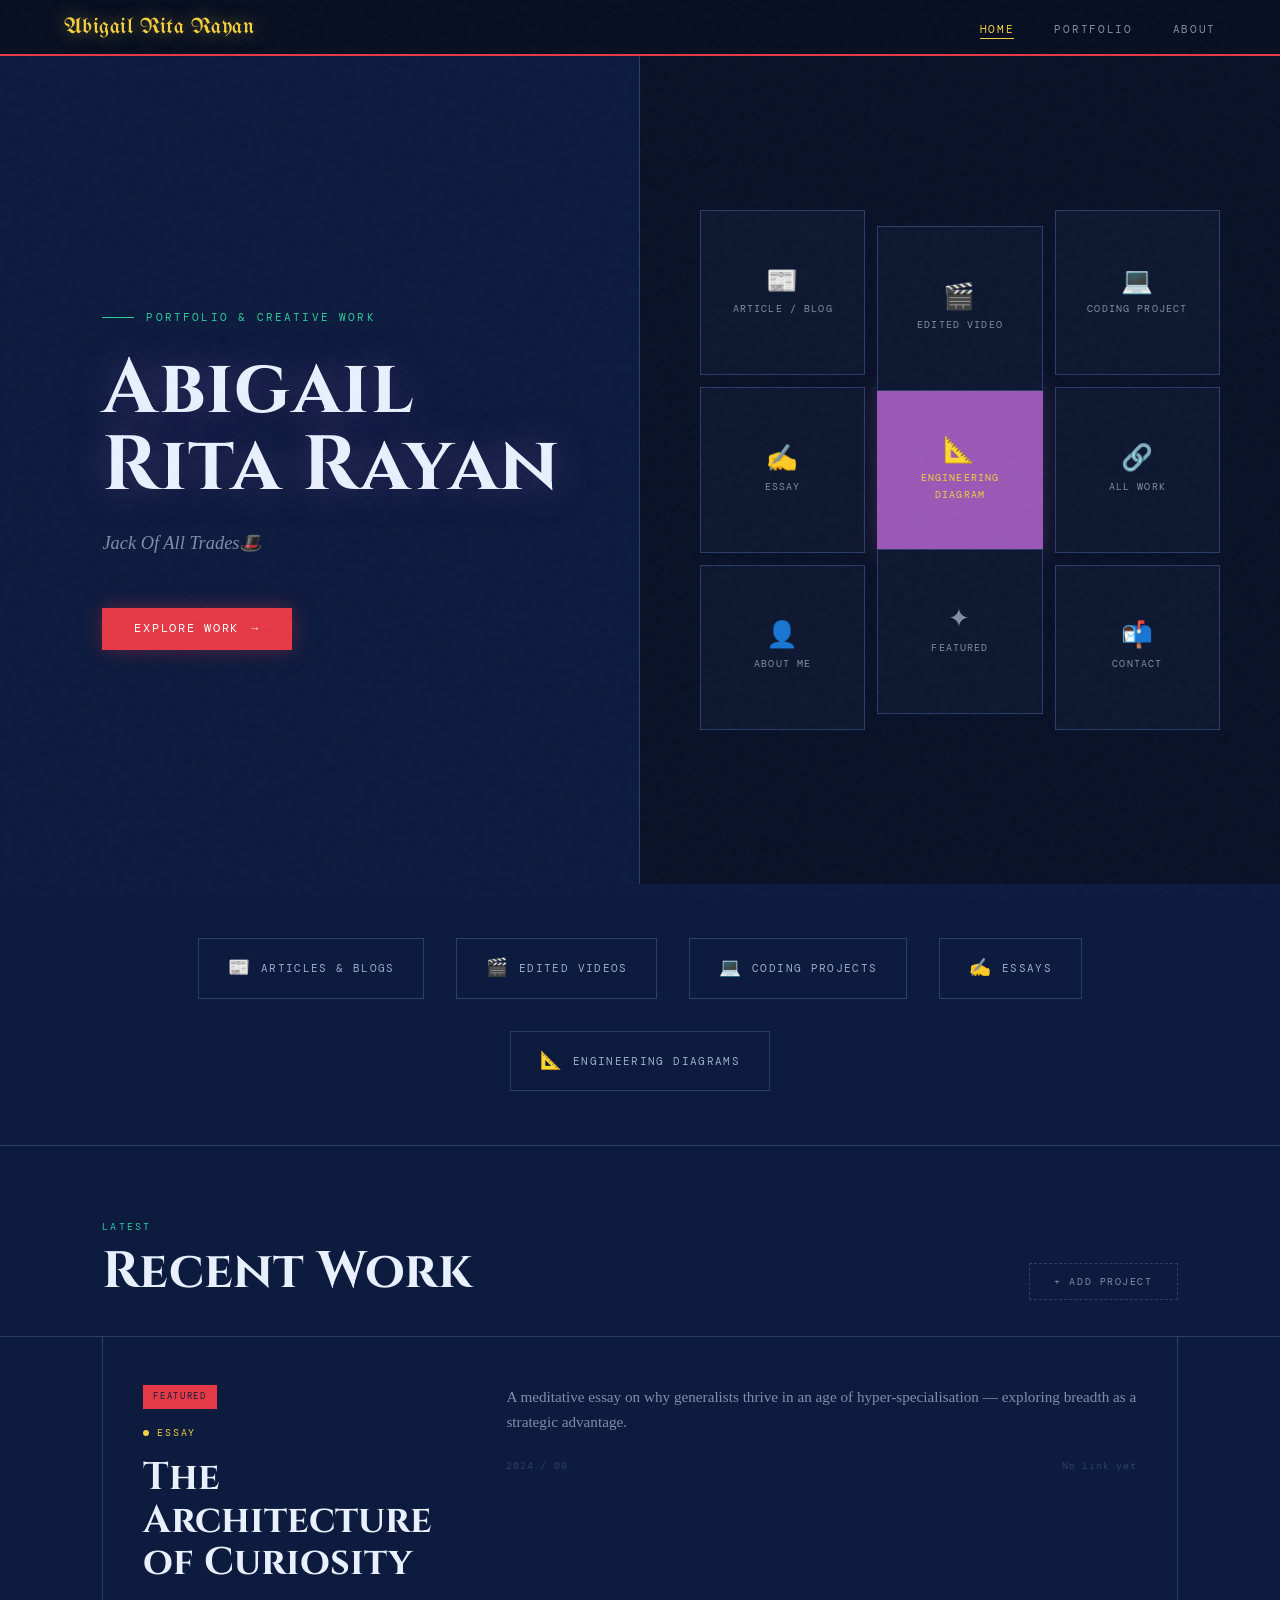
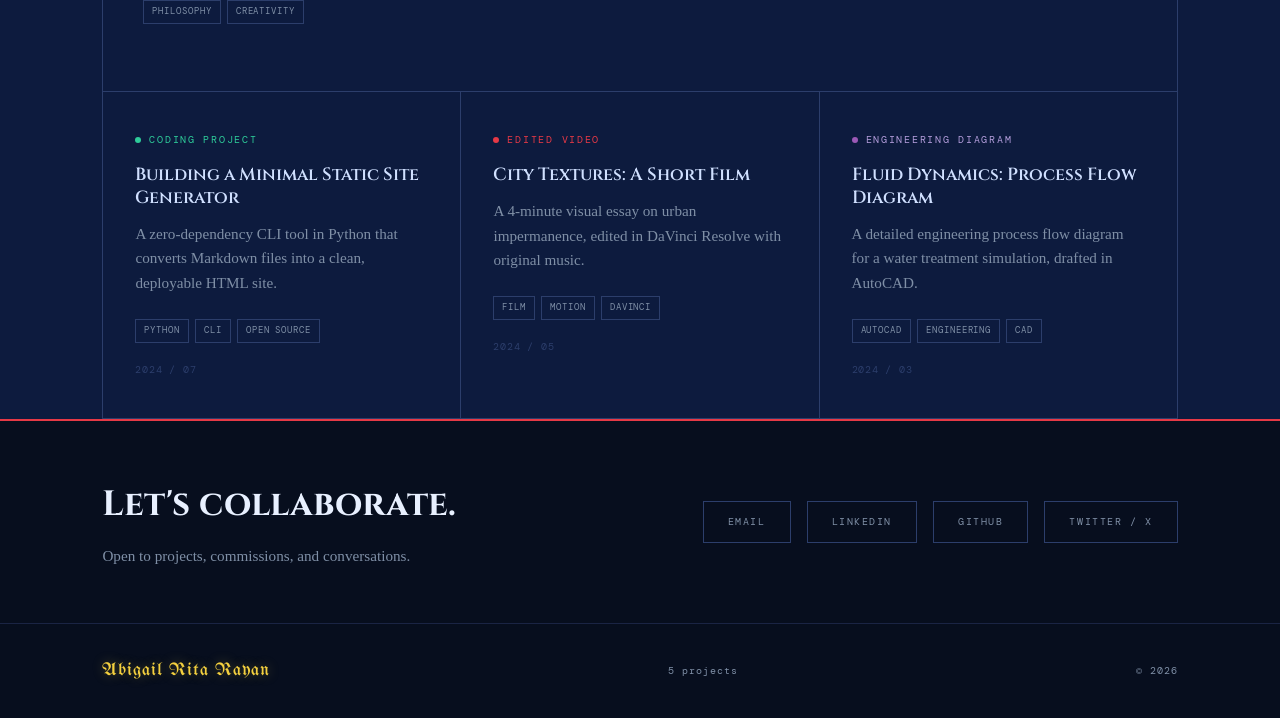
==== Portfolio.html @ 2bf30058 "Renamed file, updated name & the photo placeholder" ====
<!DOCTYPE html>
<html lang="en">
<head>
  <meta charset="UTF-8" />
  <meta name="viewport" content="width=device-width, initial-scale=1.0"/>
  <title>Abigail Rita Rayan</title>
  <link rel="preconnect" href="https://fonts.googleapis.com">
  <link href="https://fonts.googleapis.com/css2?family=UnifrakturMaguntia&family=Cinzel:wght@400;600;700&family=IM+Fell+English:ital@0;1&family=DM+Mono:wght@300;400;500&display=swap" rel="stylesheet">
  <style>
    :root {
      /* Alice in Wonderland palette */
      --ink: #1a0a2e;           /* deep night violet */
      --paper: #0d1b3e;         /* midnight blue */
      --cream: #122040;         /* deep royal blue */
      --rust: #e63946;          /* Queen of Hearts red */
      --gold: #f4d03f;          /* Cheshire grin yellow */
      --sage: #2ecc9a;          /* Wonderland teal */
      --slate: #9b59b6;         /* Mad Hatter purple */
      --muted: #7f8fa6;         /* faded looking-glass */
      --border: #2c3e6b;        /* moonlit border */
      --card-bg: #111a38;       /* card table deep blue */
    }

    * { margin: 0; padding: 0; box-sizing: border-box; }

    html { scroll-behavior: smooth; }

    body {
      background: var(--paper);
      color: #c8d8f0;
      font-family: 'IM Fell English', serif;
      font-size: 18px;
      line-height: 1.7;
      overflow-x: hidden;
    }

    /* ── NOISE TEXTURE OVERLAY ── */
    body::before {
      content: '';
      position: fixed;
      inset: 0;
      background-image: url("data:image/svg+xml,%3Csvg viewBox='0 0 200 200' xmlns='http://www.w3.org/2000/svg'%3E%3Cfilter id='n'%3E%3CfeTurbulence type='fractalNoise' baseFrequency='0.65' numOctaves='4' stitchTiles='stitch'/%3E%3C/filter%3E%3Crect width='100%25' height='100%25' filter='url(%23n)' opacity='0.06'/%3E%3C/svg%3E");
      pointer-events: none;
      z-index: 9999;
      opacity: 0.35;
    }

    /* ── PAGE WRAPPER ── */
    .page { display: none; animation: fadeIn 0.5s ease; }
    .page.active { display: block; }

    @keyframes fadeIn {
      from { opacity: 0; transform: translateY(12px); }
      to   { opacity: 1; transform: translateY(0); }
    }

    /* ── NAV ── */
    nav {
      position: sticky;
      top: 0;
      z-index: 100;
      background: #080f22;
      color: #c8d8f0;
      display: flex;
      align-items: center;
      justify-content: space-between;
      padding: 0 5vw;
      height: 56px;
      border-bottom: 2px solid var(--rust);
    }

    .nav-logo {
      font-family: 'UnifrakturMaguntia', cursive;
      font-size: 1.4rem;
      color: var(--gold);
      cursor: pointer;
      letter-spacing: 0.02em;
      text-shadow: 0 0 18px rgba(244,208,63,0.5);
    }

    .nav-links {
      display: flex;
      gap: 2.5rem;
      list-style: none;
    }

    .nav-links a {
      font-family: 'DM Mono', monospace;
      font-size: 0.7rem;
      color: #7f8fa6;
      text-decoration: none;
      letter-spacing: 0.15em;
      text-transform: uppercase;
      cursor: pointer;
      transition: color 0.2s;
      padding-bottom: 2px;
      border-bottom: 1px solid transparent;
    }

    .nav-links a:hover, .nav-links a.active {
      color: var(--gold);
      border-bottom-color: var(--gold);
    }

    /* ── HERO ── */
    .hero {
      min-height: 92vh;
      display: grid;
      grid-template-columns: 1fr 1fr;
      position: relative;
      overflow: hidden;
    }

    .hero-left {
      padding: 10vh 5vw 8vh 8vw;
      display: flex;
      flex-direction: column;
      justify-content: center;
      border-right: 1px solid var(--border);
      position: relative;
    }

    .hero-eyebrow {
      font-family: 'DM Mono', monospace;
      font-size: 0.68rem;
      letter-spacing: 0.2em;
      text-transform: uppercase;
      color: var(--sage);
      margin-bottom: 1.5rem;
      display: flex;
      align-items: center;
      gap: 0.75rem;
    }

    .hero-eyebrow::before {
      content: '';
      display: inline-block;
      width: 32px;
      height: 1px;
      background: var(--sage);
    }

    .hero-title {
      font-family: 'Cinzel', serif;
      font-size: clamp(3rem, 6vw, 5.5rem);
      font-weight: 700;
      line-height: 1.0;
      letter-spacing: 0.02em;
      margin-bottom: 1.5rem;
      color: #e8f0ff;
      text-shadow: 0 0 40px rgba(155,89,182,0.4);
    }

    .hero-title em {
      font-style: italic;
      color: var(--rust);
      text-shadow: 0 0 30px rgba(230,57,70,0.5);
    }

    .hero-subtitle {
      font-size: 1.15rem;
      color: #7f8fa6;
      font-style: italic;
      max-width: 380px;
      margin-bottom: 3rem;
    }

    .hero-cta {
      display: inline-flex;
      align-items: center;
      gap: 0.75rem;
      background: var(--rust);
      color: #fff;
      padding: 0.85rem 2rem;
      font-family: 'DM Mono', monospace;
      font-size: 0.72rem;
      letter-spacing: 0.15em;
      text-transform: uppercase;
      cursor: pointer;
      border: none;
      transition: background 0.2s, box-shadow 0.2s;
      text-decoration: none;
      width: fit-content;
      box-shadow: 0 0 20px rgba(230,57,70,0.35);
    }

    .hero-cta:hover { background: #c0392b; box-shadow: 0 0 30px rgba(230,57,70,0.6); }

    .hero-cta .arrow { transition: transform 0.2s; }
    .hero-cta:hover .arrow { transform: translateX(4px); }

    .hero-right {
      position: relative;
      background: #0a1228;
      display: flex;
      align-items: center;
      justify-content: center;
      overflow: hidden;
    }

    .hero-graphic {
      width: 100%;
      height: 100%;
      display: flex;
      align-items: center;
      justify-content: center;
    }

    .hero-grid-art {
      display: grid;
      grid-template-columns: repeat(3, 1fr);
      gap: 12px;
      padding: 60px;
      width: 100%;
    }

    .grid-card {
      aspect-ratio: 1;
      border: 1px solid var(--border);
      background: #0e1830;
      display: flex;
      flex-direction: column;
      align-items: center;
      justify-content: center;
      gap: 8px;
      font-family: 'DM Mono', monospace;
      font-size: 0.6rem;
      letter-spacing: 0.12em;
      text-transform: uppercase;
      color: #7f8fa6;
      cursor: pointer;
      transition: all 0.25s ease;
      padding: 16px;
      text-align: center;
    }

    .grid-card:hover {
      background: var(--rust);
      color: #fff;
      border-color: var(--rust);
      transform: scale(1.03);
      box-shadow: 0 0 24px rgba(230,57,70,0.4);
    }

    .grid-card .icon {
      font-size: 1.6rem;
      line-height: 1;
    }

    .grid-card:nth-child(2) { transform: translateY(16px); }
    .grid-card:nth-child(5) { background: var(--slate); color: var(--gold); border-color: var(--slate); box-shadow: 0 0 20px rgba(155,89,182,0.3); }
    .grid-card:nth-child(8) { transform: translateY(-16px); }

    .grid-card:nth-child(2):hover,
    .grid-card:nth-child(5):hover { transform: translateY(16px) scale(1.03); }
    .grid-card:nth-child(8):hover { transform: translateY(-16px) scale(1.03); }

    /* ── SECTION COMMON ── */
    .section-header {
      padding: 8vh 8vw 4vh;
      border-bottom: 1px solid var(--border);
      display: flex;
      align-items: flex-end;
      justify-content: space-between;
    }

    .section-label {
      font-family: 'DM Mono', monospace;
      font-size: 0.65rem;
      letter-spacing: 0.2em;
      text-transform: uppercase;
      color: var(--sage);
      margin-bottom: 0.5rem;
    }

    .section-title {
      font-family: 'Cinzel', serif;
      font-size: clamp(2rem, 4vw, 3.2rem);
      font-weight: 700;
      line-height: 1.1;
      color: #e8f0ff;
    }

    .section-count {
      font-family: 'DM Mono', monospace;
      font-size: 0.65rem;
      color: #7f8fa6;
      letter-spacing: 0.1em;
    }

    /* ── FILTER BAR ── */
    .filter-bar {
      display: flex;
      gap: 0;
      padding: 0 8vw;
      border-bottom: 1px solid var(--border);
      overflow-x: auto;
    }

    .filter-btn {
      font-family: 'DM Mono', monospace;
      font-size: 0.65rem;
      letter-spacing: 0.15em;
      text-transform: uppercase;
      padding: 1rem 1.5rem;
      border: none;
      background: none;
      color: #7f8fa6;
      cursor: pointer;
      border-bottom: 2px solid transparent;
      transition: all 0.2s;
      white-space: nowrap;
    }

    .filter-btn:hover { color: #c8d8f0; }
    .filter-btn.active {
      color: #e8f0ff;
      border-bottom-color: var(--gold);
    }

    /* ── PORTFOLIO GRID ── */
    .portfolio-grid {
      display: grid;
      grid-template-columns: repeat(auto-fill, minmax(320px, 1fr));
      gap: 0;
      border-left: 1px solid var(--border);
      margin: 0 8vw;
    }

    .project-card {
      border-right: 1px solid var(--border);
      border-bottom: 1px solid var(--border);
      padding: 2.5rem 2rem;
      transition: background 0.2s;
      cursor: pointer;
      position: relative;
      overflow: hidden;
    }

    .project-card::before {
      content: '';
      position: absolute;
      top: 0; left: 0;
      width: 3px;
      height: 0;
      background: var(--slate);
      transition: height 0.3s ease;
    }

    .project-card:hover::before { height: 100%; }
    .project-card:hover { background: #141f3d; }

    .card-type {
      font-family: 'DM Mono', monospace;
      font-size: 0.6rem;
      letter-spacing: 0.18em;
      text-transform: uppercase;
      margin-bottom: 1rem;
      display: flex;
      align-items: center;
      gap: 0.5rem;
    }

    .type-dot {
      width: 6px;
      height: 6px;
      border-radius: 50%;
      flex-shrink: 0;
    }

    .dot-article  { background: #5dade2; }
    .dot-video    { background: var(--rust); }
    .dot-code     { background: var(--sage); }
    .dot-essay    { background: var(--gold); }
    .dot-diagram  { background: var(--slate); }

    .type-text-article  { color: #5dade2; }
    .type-text-video    { color: var(--rust); }
    .type-text-code     { color: var(--sage); }
    .type-text-essay    { color: var(--gold); }
    .type-text-diagram  { color: #b39ddb; }

    .card-title {
      font-family: 'Cinzel', serif;
      font-size: 1.1rem;
      font-weight: 600;
      line-height: 1.3;
      margin-bottom: 0.75rem;
      color: #d0e0ff;
    }

    .card-desc {
      font-size: 0.95rem;
      color: #7f8fa6;
      line-height: 1.6;
      margin-bottom: 1.5rem;
    }

    .card-meta {
      display: flex;
      align-items: center;
      justify-content: space-between;
      font-family: 'DM Mono', monospace;
      font-size: 0.6rem;
      color: var(--border);
      letter-spacing: 0.08em;
    }

    .card-tags {
      display: flex;
      gap: 6px;
      flex-wrap: wrap;
      margin-bottom: 1.2rem;
    }

    .tag {
      font-family: 'DM Mono', monospace;
      font-size: 0.58rem;
      letter-spacing: 0.1em;
      text-transform: uppercase;
      padding: 3px 8px;
      border: 1px solid var(--border);
      color: #7f8fa6;
    }

    /* ── FEATURED CARD (wide) ── */
    .project-card.featured {
      grid-column: 1 / -1;
      display: grid;
      grid-template-columns: 1fr 2fr;
      gap: 3rem;
      padding: 3rem 2.5rem;
    }

    .featured-left {
      display: flex;
      flex-direction: column;
      justify-content: center;
    }

    .featured-badge {
      font-family: 'DM Mono', monospace;
      font-size: 0.58rem;
      letter-spacing: 0.18em;
      text-transform: uppercase;
      background: var(--rust);
      color: var(--paper);
      padding: 4px 10px;
      width: fit-content;
      margin-bottom: 1rem;
    }

    .featured-title {
      font-family: 'Cinzel', serif;
      font-size: clamp(1.6rem, 3vw, 2.4rem);
      font-weight: 700;
      line-height: 1.1;
      margin-bottom: 1rem;
      color: #e8f0ff;
    }

    /* ── ABOUT PAGE ── */
    .about-hero {
      display: grid;
      grid-template-columns: 1fr 1fr;
      min-height: 80vh;
      border-bottom: 1px solid var(--border);
    }

    .about-left {
      padding: 10vh 5vw 8vh 8vw;
      border-right: 1px solid var(--border);
      display: flex;
      flex-direction: column;
      justify-content: center;
    }

    .about-name {
      font-family: 'Cinzel', serif;
      font-size: clamp(3rem, 6vw, 5rem);
      font-weight: 700;
      line-height: 1.0;
      margin-bottom: 0.5rem;
      color: #e8f0ff;
    }

    .about-name em { font-style: italic; color: var(--rust); text-shadow: 0 0 20px rgba(230,57,70,0.4); }

    .about-tagline {
      font-family: 'DM Mono', monospace;
      font-size: 0.72rem;
      letter-spacing: 0.18em;
      text-transform: uppercase;
      color: var(--sage);
      margin-bottom: 2.5rem;
    }

    .about-bio {
      font-size: 1.1rem;
      line-height: 1.85;
      color: #9aaec8;
      max-width: 500px;
    }

    .about-bio p + p { margin-top: 1.2rem; }

    .about-right {
      background: #0a1228;
      display: flex;
      align-items: center;
      justify-content: center;
      padding: 6vh 6vw;
    }

    .avatar-frame {
      width: 260px;
      height: 320px;
      border: 2px solid var(--slate);
      position: relative;
      background: #0e1830;
      display: flex;
      align-items: center;
      justify-content: center;
      font-size: 5rem;
      box-shadow: 0 0 40px rgba(155,89,182,0.25);
    }

    .avatar-frame::before {
      content: '';
      position: absolute;
      top: 12px; left: 12px;
      right: -12px; bottom: -12px;
      border: 1px solid var(--border);
      z-index: -1;
    }

    .avatar-caption {
      position: absolute;
      bottom: -2.5rem;
      left: 0; right: 0;
      text-align: center;
      font-family: 'DM Mono', monospace;
      font-size: 0.62rem;
      letter-spacing: 0.15em;
      text-transform: uppercase;
      color: #7f8fa6;
    }

    /* ── SKILLS SECTION ── */
    .skills-grid {
      display: grid;
      grid-template-columns: repeat(auto-fill, minmax(220px, 1fr));
      border-left: 1px solid var(--border);
      margin: 0 8vw;
    }

    .skill-item {
      border-right: 1px solid var(--border);
      border-bottom: 1px solid var(--border);
      padding: 2rem;
    }

    .skill-icon { font-size: 1.8rem; margin-bottom: 0.75rem; }

    .skill-name {
      font-family: 'Cinzel', serif;
      font-size: 1rem;
      font-weight: 600;
      margin-bottom: 0.4rem;
      color: #d0e0ff;
    }

    .skill-desc {
      font-size: 0.88rem;
      color: #7f8fa6;
      line-height: 1.5;
    }

    /* ── TIMELINE ── */
    .timeline {
      padding: 6vh 8vw;
    }

    .timeline-item {
      display: grid;
      grid-template-columns: 100px 1fr;
      gap: 2rem;
      padding: 2rem 0;
      border-bottom: 1px solid var(--border);
    }

    .timeline-year {
      font-family: 'DM Mono', monospace;
      font-size: 0.8rem;
      color: var(--gold);
      letter-spacing: 0.1em;
      padding-top: 4px;
    }

    .timeline-content h4 {
      font-family: 'Cinzel', serif;
      font-size: 1rem;
      font-weight: 600;
      margin-bottom: 0.3rem;
      color: #d0e0ff;
    }

    .timeline-content p {
      font-size: 0.95rem;
      color: #7f8fa6;
    }

    /* ── CONTACT STRIP ── */
    .contact-strip {
      background: #070e1e;
      color: #c8d8f0;
      padding: 6vh 8vw;
      display: flex;
      align-items: center;
      justify-content: space-between;
      border-top: 2px solid var(--rust);
    }

    .contact-left h3 {
      font-family: 'Cinzel', serif;
      font-size: clamp(1.5rem, 3vw, 2.2rem);
      font-weight: 700;
      margin-bottom: 0.5rem;
      color: #e8f0ff;
    }

    .contact-left p {
      font-size: 0.95rem;
      color: #7f8fa6;
    }

    .contact-links {
      display: flex;
      gap: 1rem;
      flex-wrap: wrap;
    }

    .contact-link {
      font-family: 'DM Mono', monospace;
      font-size: 0.65rem;
      letter-spacing: 0.15em;
      text-transform: uppercase;
      padding: 0.7rem 1.5rem;
      border: 1px solid var(--border);
      color: #7f8fa6;
      cursor: pointer;
      transition: all 0.2s;
      text-decoration: none;
    }

    .contact-link:hover {
      background: var(--rust);
      border-color: var(--rust);
      color: #fff;
      box-shadow: 0 0 16px rgba(230,57,70,0.4);
    }

    /* ── FOOTER ── */
    footer {
      background: #070e1e;
      color: #7f8fa6;
      padding: 2rem 8vw;
      display: flex;
      align-items: center;
      justify-content: space-between;
      font-family: 'DM Mono', monospace;
      font-size: 0.62rem;
      letter-spacing: 0.1em;
      border-top: 1px solid #1a2444;
    }

    .footer-logo {
      font-family: 'UnifrakturMaguntia', cursive;
      color: var(--gold);
      font-size: 1.1rem;
      text-shadow: 0 0 12px rgba(244,208,63,0.35);
    }

    /* ── EMPTY STATE ── */
    .empty-state {
      grid-column: 1 / -1;
      padding: 6rem 2rem;
      text-align: center;
      border-right: 1px solid var(--border);
      border-bottom: 1px solid var(--border);
    }

    .empty-state .icon { font-size: 3rem; margin-bottom: 1rem; opacity: 0.4; }
    .empty-state p {
      font-family: 'DM Mono', monospace;
      font-size: 0.7rem;
      letter-spacing: 0.15em;
      text-transform: uppercase;
      color: #7f8fa6;
    }

    /* ── ADD PROJECT BTN ── */
    .add-project-btn {
      display: inline-flex;
      align-items: center;
      gap: 0.5rem;
      font-family: 'DM Mono', monospace;
      font-size: 0.65rem;
      letter-spacing: 0.15em;
      text-transform: uppercase;
      padding: 0.7rem 1.5rem;
      border: 1px dashed var(--border);
      background: none;
      color: #7f8fa6;
      cursor: pointer;
      transition: all 0.2s;
    }

    .add-project-btn:hover {
      border-color: var(--gold);
      color: var(--gold);
    }

    /* ── MODAL ── */
    .modal-overlay {
      display: none;
      position: fixed;
      inset: 0;
      background: rgba(7,14,30,0.85);
      z-index: 200;
      align-items: center;
      justify-content: center;
      backdrop-filter: blur(6px);
    }

    .modal-overlay.open { display: flex; }

    .modal {
      background: #0d1b3e;
      width: min(600px, 92vw);
      max-height: 88vh;
      overflow-y: auto;
      border: 1px solid var(--border);
      box-shadow: 0 0 60px rgba(155,89,182,0.2);
      animation: fadeIn 0.25s ease;
    }

    .modal-header {
      padding: 2rem 2.5rem 1.5rem;
      border-bottom: 1px solid var(--border);
      display: flex;
      align-items: center;
      justify-content: space-between;
    }

    .modal-title {
      font-family: 'Cinzel', serif;
      font-size: 1.4rem;
      font-weight: 600;
      color: #e8f0ff;
    }

    .modal-close {
      background: none;
      border: none;
      font-size: 1.4rem;
      cursor: pointer;
      color: #7f8fa6;
      line-height: 1;
    }

    .modal-body { padding: 2rem 2.5rem; }

    .form-group { margin-bottom: 1.5rem; }

    .form-label {
      display: block;
      font-family: 'DM Mono', monospace;
      font-size: 0.62rem;
      letter-spacing: 0.15em;
      text-transform: uppercase;
      color: #7f8fa6;
      margin-bottom: 0.5rem;
    }

    .form-input, .form-select, .form-textarea {
      width: 100%;
      background: #111a38;
      border: 1px solid var(--border);
      padding: 0.75rem 1rem;
      font-family: 'IM Fell English', serif;
      font-size: 1rem;
      color: #c8d8f0;
      outline: none;
      transition: border-color 0.2s;
    }

    .form-input:focus, .form-select:focus, .form-textarea:focus {
      border-color: var(--slate);
    }

    .form-textarea { min-height: 100px; resize: vertical; }

    .form-row { display: grid; grid-template-columns: 1fr 1fr; gap: 1rem; }

    .btn-primary {
      background: var(--rust);
      color: #fff;
      border: none;
      padding: 0.85rem 2rem;
      font-family: 'DM Mono', monospace;
      font-size: 0.7rem;
      letter-spacing: 0.15em;
      text-transform: uppercase;
      cursor: pointer;
      transition: background 0.2s, box-shadow 0.2s;
      box-shadow: 0 0 16px rgba(230,57,70,0.3);
    }

    .btn-primary:hover { background: #c0392b; box-shadow: 0 0 24px rgba(230,57,70,0.5); }

    /* ── RESPONSIVE ── */
    @media (max-width: 768px) {
      .hero { grid-template-columns: 1fr; min-height: auto; }
      .hero-right { min-height: 50vw; }
      .hero-grid-art { padding: 30px; gap: 8px; }
      .about-hero { grid-template-columns: 1fr; }
      .about-right { min-height: 60vw; padding: 4vh 6vw; }
      .contact-strip { flex-direction: column; gap: 2rem; align-items: flex-start; }
      .project-card.featured { grid-template-columns: 1fr; }
      .nav-links { gap: 1.2rem; }
      .nav-links a { font-size: 0.62rem; }
      footer { flex-direction: column; gap: 1rem; text-align: center; }
      .section-header { flex-direction: column; align-items: flex-start; gap: 0.5rem; }
      .filter-bar { padding: 0 5vw; }
      .portfolio-grid { margin: 0 5vw; }
      .skills-grid { margin: 0 5vw; }
      .timeline { padding: 4vh 5vw; }
      .section-header { padding: 6vh 5vw 3vh; }
    }
  </style>
</head>
<body>

<!-- NAV -->
<nav>
  <div class="nav-logo" onclick="showPage('home')">Abigail Rita Rayan</div>
  <ul class="nav-links">
    <li><a onclick="showPage('home')" id="nav-home" class="active">Home</a></li>
    <li><a onclick="showPage('portfolio')" id="nav-portfolio">Portfolio</a></li>
    <li><a onclick="showPage('about')" id="nav-about">About</a></li>
  </ul>
</nav>

<!-- ══════════════════════════════════════
     HOME PAGE
══════════════════════════════════════ -->
<div id="page-home" class="page active">

  <section class="hero">
    <div class="hero-left">
      <div class="hero-eyebrow">Portfolio & Creative Work</div>
      <h1 class="hero-title">Abigail Rita Rayan</h1>
      <p class="hero-subtitle">Jack Of All Trades🎩</p>
      <button class="hero-cta" onclick="showPage('portfolio')">
        Explore Work <span class="arrow">→</span>
      </button>
    </div>
    <div class="hero-right">
      <div class="hero-grid-art" id="hero-grid">
        <!-- Cards injected by JS -->
      </div>
    </div>
  </section>

  <!-- Category strip -->
  <section style="padding: 6vh 8vw; border-bottom: 1px solid var(--border);">
    <div style="display:flex; gap:2rem; flex-wrap:wrap; align-items:center; justify-content:center;">
      <div class="cat-pill" data-filter="article" onclick="goToFilter('article')">
        <span>📰</span> Articles & Blogs
      </div>
      <div class="cat-pill" data-filter="video" onclick="goToFilter('video')">
        <span>🎬</span> Edited Videos
      </div>
      <div class="cat-pill" data-filter="code" onclick="goToFilter('code')">
        <span>💻</span> Coding Projects
      </div>
      <div class="cat-pill" data-filter="essay" onclick="goToFilter('essay')">
        <span>✍️</span> Essays
      </div>
      <div class="cat-pill" data-filter="diagram" onclick="goToFilter('diagram')">
        <span>📐</span> Engineering Diagrams
      </div>
    </div>
  </section>

  <style>
    .cat-pill {
      display: flex; align-items: center; gap: 0.6rem;
      font-family: 'DM Mono', monospace;
      font-size: 0.7rem; letter-spacing: 0.12em; text-transform: uppercase;
      padding: 0.9rem 1.8rem;
      border: 1px solid var(--border);
      color: #9aaec8;
      cursor: pointer;
      transition: all 0.2s;
    }
    .cat-pill:hover { background: var(--slate); color: #fff; border-color: var(--slate); box-shadow: 0 0 16px rgba(155,89,182,0.3); }
    .cat-pill span { font-size: 1.1rem; }
  </style>

  <!-- Recent Work Preview -->
  <section>
    <div class="section-header">
      <div>
        <div class="section-label">Latest</div>
        <h2 class="section-title">Recent Work</h2>
      </div>
      <button class="add-project-btn" onclick="openModal()">+ Add Project</button>
    </div>
    <div class="portfolio-grid" id="home-preview-grid">
      <!-- filled by JS -->
    </div>
  </section>

  <div class="contact-strip">
    <div class="contact-left">
      <h3>Let's collaborate.</h3>
      <p>Open to projects, commissions, and conversations.</p>
    </div>
    <div class="contact-links">
      <a class="contact-link" href="#">Email</a>
      <a class="contact-link" href="#">LinkedIn</a>
      <a class="contact-link" href="#">GitHub</a>
      <a class="contact-link" href="#">Twitter / X</a>
    </div>
  </div>

  <footer>
    <span class="footer-logo">Abigail Rita Rayan</span>
    <span id="footer-count-home"></span>
    <span>© <span id="year"></span></span>
  </footer>
</div>

<!-- ══════════════════════════════════════
     PORTFOLIO PAGE
══════════════════════════════════════ -->
<div id="page-portfolio" class="page">
  <section>
    <div class="section-header">
      <div>
        <div class="section-label">All Work</div>
        <h2 class="section-title">Portfolio</h2>
      </div>
      <button class="add-project-btn" onclick="openModal()">+ Add Project</button>
    </div>
    <div class="filter-bar" id="filter-bar">
      <button class="filter-btn active" data-filter="all" onclick="applyFilter('all', this)">All</button>
      <button class="filter-btn" data-filter="article" onclick="applyFilter('article', this)">Articles & Blogs</button>
      <button class="filter-btn" data-filter="video" onclick="applyFilter('video', this)">Edited Videos</button>
      <button class="filter-btn" data-filter="code" onclick="applyFilter('code', this)">Coding</button>
      <button class="filter-btn" data-filter="essay" onclick="applyFilter('essay', this)">Essays</button>
      <button class="filter-btn" data-filter="diagram" onclick="applyFilter('diagram', this)">Engineering Diagrams</button>
    </div>
    <div class="portfolio-grid" id="portfolio-grid">
    </div>
  </section>

  <footer>
    <span class="footer-logo">Abigail Rita Rayan</span>
    <span id="footer-count-portfolio"></span>
    <span>© <span class="year-span"></span></span>
  </footer>
</div>

<!-- ══════════════════════════════════════
     ABOUT PAGE
══════════════════════════════════════ -->
<div id="page-about" class="page">

  <section class="about-hero">
    <div class="about-left">
      <h1 class="about-name">Hello,<br>I'm <em>You</em>.</h1>
      <p class="about-tagline">Writer · Engineer · Filmmaker · Builder</p>
      <div class="about-bio">
        <p>This is your space to tell your story. Replace this placeholder with a few sentences about who you are — your background, what drives you, and what you love to create.</p>
        <p>Whether you're a multi-disciplinary maker, a curious engineer, or a storyteller who codes, this portfolio is built to hold it all without apology. <em>Jack of all trades, master of curiosity.</em></p>
        <p>Based wherever you are. Available everywhere.</p>
      </div>
    </div>
    <div class="about-right">
      <div style="position:relative; display:inline-block;">
        <div class="avatar-frame">
          <img id="profile-photo" src="" alt="Your Photo"
            style="width:100%;height:100%;object-fit:cover;display:none;">
          <span id="avatar-emoji" style="font-size:5rem;">🧑‍💻</span>
          <label for="photo-upload" title="Upload your photo"
            style="position:absolute;bottom:10px;right:10px;background:var(--rust);color:#fff;
            font-family:'DM Mono',monospace;font-size:0.6rem;letter-spacing:0.1em;
            padding:5px 10px;cursor:pointer;opacity:0.85;transition:opacity 0.2s;">
            + PHOTO
          </label>
          <input type="file" id="photo-upload" accept="image/*" style="display:none;"
            onchange="uploadPhoto(event)">
        </div>
        <div class="avatar-caption">Your Photo Here</div>
      </div>
    </div>
  </section>

  <!-- Skills -->
  <section>
    <div class="section-header">
      <div>
        <div class="section-label">Expertise</div>
        <h2 class="section-title">Skills & Disciplines</h2>
      </div>
    </div>
    <div class="skills-grid">
      <div class="skill-item">
        <div class="skill-icon">📰</div>
        <div class="skill-name">Writing & Blogging</div>
        <div class="skill-desc">Long-form articles, research-backed essays, and engaging blog content across varied subjects.</div>
      </div>
      <div class="skill-item">
        <div class="skill-icon">🎬</div>
        <div class="skill-name">Video Editing</div>
        <div class="skill-desc">Post-production, motion graphics, color grading, and narrative storytelling through film.</div>
      </div>
      <div class="skill-item">
        <div class="skill-icon">💻</div>
        <div class="skill-name">Software Development</div>
        <div class="skill-desc">Full-stack web apps, scripts, tools, and open-source contributions. Clean code, clear purpose.</div>
      </div>
      <div class="skill-item">
        <div class="skill-icon">✍️</div>
        <div class="skill-name">Academic Writing</div>
        <div class="skill-desc">Rigorous essays, critical analyses, and well-structured arguments on complex topics.</div>
      </div>
      <div class="skill-item">
        <div class="skill-icon">📐</div>
        <div class="skill-name">Engineering Graphics</div>
        <div class="skill-desc">Technical diagrams, CAD drawings, schematics, and process flow illustrations.</div>
      </div>
      <div class="skill-item">
        <div class="skill-icon">🔭</div>
        <div class="skill-name">Research & Analysis</div>
        <div class="skill-desc">Cross-domain curiosity, systematic investigation, and clear synthesis of complex ideas.</div>
      </div>
    </div>
  </section>

  <!-- Timeline -->
  <section>
    <div class="section-header">
      <div>
        <div class="section-label">Journey</div>
        <h2 class="section-title">Timeline</h2>
      </div>
    </div>
    <div class="timeline">
      <div class="timeline-item">
        <div class="timeline-year">2024 –</div>
        <div class="timeline-content">
          <h4>Current Role / Project</h4>
          <p>Describe what you're working on right now. Replace this with your current focus.</p>
        </div>
      </div>
      <div class="timeline-item">
        <div class="timeline-year">2022</div>
        <div class="timeline-content">
          <h4>Notable Achievement</h4>
          <p>A milestone project, publication, launch, or position worth highlighting here.</p>
        </div>
      </div>
      <div class="timeline-item">
        <div class="timeline-year">2020</div>
        <div class="timeline-content">
          <h4>Education / Turning Point</h4>
          <p>Your academic background, a formative experience, or when you first discovered your passions.</p>
        </div>
      </div>
    </div>
  </section>

  <div class="contact-strip">
    <div class="contact-left">
      <h3>Work with me.</h3>
      <p>Collaborations, commissions, and conversations welcome.</p>
    </div>
    <div class="contact-links">
      <a class="contact-link" href="#">Email</a>
      <a class="contact-link" href="#">LinkedIn</a>
      <a class="contact-link" href="#">GitHub</a>
      <a class="contact-link" href="#">Twitter / X</a>
    </div>
  </div>

  <footer>
    <span class="footer-logo">Abigail Rita Rayan</span>
    <span>Portfolio & Bio</span>
    <span>© <span class="year-span"></span></span>
  </footer>
</div>

<!-- ══════════════════════════════════════
     ADD PROJECT MODAL
══════════════════════════════════════ -->
<div class="modal-overlay" id="modal-overlay" onclick="closeModalOnOverlay(event)">
  <div class="modal">
    <div class="modal-header">
      <span class="modal-title">Add New Project</span>
      <button class="modal-close" onclick="closeModal()">✕</button>
    </div>
    <div class="modal-body">
      <div class="form-group">
        <label class="form-label">Project Title *</label>
        <input class="form-input" id="inp-title" placeholder="e.g. The Geometry of Sound" />
      </div>
      <div class="form-row">
        <div class="form-group">
          <label class="form-label">Category *</label>
          <select class="form-select" id="inp-type">
            <option value="article">Article / Blog</option>
            <option value="video">Edited Video</option>
            <option value="code">Coding Project</option>
            <option value="essay">Essay</option>
            <option value="diagram">Engineering Diagram</option>
          </select>
        </div>
        <div class="form-group">
          <label class="form-label">Date</label>
          <input class="form-input" id="inp-date" type="month" />
        </div>
      </div>
      <div class="form-group">
        <label class="form-label">Short Description</label>
        <textarea class="form-textarea" id="inp-desc" placeholder="A sentence or two about this project…"></textarea>
      </div>
      <div class="form-row">
        <div class="form-group">
          <label class="form-label">Tags (comma-separated)</label>
          <input class="form-input" id="inp-tags" placeholder="e.g. React, Audio, Design" />
        </div>
        <div class="form-group">
          <label class="form-label">Link (optional)</label>
          <input class="form-input" id="inp-link" placeholder="https://…" />
        </div>
      </div>
      <div class="form-group" style="display:flex; align-items:center; gap:0.75rem;">
        <input type="checkbox" id="inp-featured" style="width:16px;height:16px;accent-color:var(--rust);" />
        <label class="form-label" for="inp-featured" style="margin:0; cursor:pointer;">Feature this project (wide card)</label>
      </div>
      <button class="btn-primary" onclick="addProject()">Add to Portfolio →</button>
    </div>
  </div>
</div>

<script>
  // ── STATE ──────────────────────────────────────────
  const TYPE_META = {
    article:  { label: 'Article / Blog',      dot: 'dot-article',  text: 'type-text-article',  emoji: '📰' },
    video:    { label: 'Edited Video',         dot: 'dot-video',    text: 'type-text-video',    emoji: '🎬' },
    code:     { label: 'Coding Project',       dot: 'dot-code',     text: 'type-text-code',     emoji: '💻' },
    essay:    { label: 'Essay',                dot: 'dot-essay',    text: 'type-text-essay',    emoji: '✍️' },
    diagram:  { label: 'Engineering Diagram',  dot: 'dot-diagram',  text: 'type-text-diagram',  emoji: '📐' },
  };

  let projects = [
    { id:1, title:'The Architecture of Curiosity', type:'essay', desc:'A meditative essay on why generalists thrive in an age of hyper-specialisation — exploring breadth as a strategic advantage.', tags:['Philosophy','Creativity'], date:'2024-09', link:'#', featured:true },
    { id:2, title:'Building a Minimal Static Site Generator', type:'code', desc:'A zero-dependency CLI tool in Python that converts Markdown files into a clean, deployable HTML site.', tags:['Python','CLI','Open Source'], date:'2024-07', link:'#', featured:false },
    { id:3, title:'City Textures: A Short Film', type:'video', desc:'A 4-minute visual essay on urban impermanence, edited in DaVinci Resolve with original music.', tags:['Film','Motion','DaVinci'], date:'2024-05', link:'#', featured:false },
    { id:4, title:'Fluid Dynamics: Process Flow Diagram', type:'diagram', desc:'A detailed engineering process flow diagram for a water treatment simulation, drafted in AutoCAD.', tags:['AutoCAD','Engineering','CAD'], date:'2024-03', link:'#', featured:false },
    { id:5, title:'Why We Can\'t Stop Doomscrolling', type:'article', desc:'An investigation into the neuroscience of variable reward schedules and how social media platforms exploit our attention.', tags:['Tech','Psychology','UX'], date:'2024-02', link:'#', featured:false },
  ];

  let currentFilter = 'all';
  let nextId = 6;

  // ── NAV & PAGES ────────────────────────────────────
  function showPage(name) {
    document.querySelectorAll('.page').forEach(p => p.classList.remove('active'));
    document.querySelectorAll('.nav-links a').forEach(a => a.classList.remove('active'));
    document.getElementById('page-' + name).classList.add('active');
    document.getElementById('nav-' + name).classList.add('active');
    window.scrollTo({ top: 0, behavior: 'instant' });
    if (name === 'home')      renderHomePreview();
    if (name === 'portfolio') renderPortfolio(currentFilter);
  }

  function goToFilter(filter) {
    currentFilter = filter;
    showPage('portfolio');
    // set active filter button
    document.querySelectorAll('.filter-btn').forEach(b => {
      b.classList.toggle('active', b.dataset.filter === filter);
    });
    renderPortfolio(filter);
  }

  // ── HERO GRID ──────────────────────────────────────
  function buildHeroGrid() {
    const types = Object.entries(TYPE_META);
    const grid = document.getElementById('hero-grid');
    const items = [
      ...types.map(([k,v]) => ({ emoji: v.emoji, label: v.label, filter: k })),
      { emoji: '🔗', label: 'All Work', filter: 'all' },
      { emoji: '👤', label: 'About Me', filter: '__about' },
      { emoji: '✦', label: 'Featured', filter: '__featured' },
      { emoji: '📬', label: 'Contact', filter: '__contact' },
    ];
    // pick 9
    const pick = [...items].slice(0, 9);
    grid.innerHTML = pick.map(item => `
      <div class="grid-card" onclick="heroCardClick('${item.filter}')">
        <span class="icon">${item.emoji}</span>
        <span>${item.label}</span>
      </div>
    `).join('');
  }

  function heroCardClick(filter) {
    if (filter === '__about')   { showPage('about'); return; }
    if (filter === '__contact') { showPage('about'); return; }
    if (filter === '__featured') { currentFilter = 'all'; showPage('portfolio'); return; }
    currentFilter = filter;
    showPage('portfolio');
    document.querySelectorAll('.filter-btn').forEach(b => {
      b.classList.toggle('active', b.dataset.filter === filter);
    });
    renderPortfolio(filter);
  }

  // ── RENDER CARDS ───────────────────────────────────
  function cardHTML(p) {
    const m = TYPE_META[p.type];
    const tagsHTML = (p.tags || []).map(t => `<span class="tag">${t}</span>`).join('');
    const dateStr = p.date ? p.date.replace('-', ' / ') : '';
    if (p.featured) {
      return `
        <div class="project-card featured" onclick="cardClick('${p.link}')">
          <div class="featured-left">
            <span class="featured-badge">Featured</span>
            <div class="card-type">
              <span class="type-dot ${m.dot}"></span>
              <span class="${m.text}">${m.label}</span>
            </div>
            <h2 class="featured-title">${p.title}</h2>
            <div class="card-tags">${tagsHTML}</div>
          </div>
          <div>
            <p class="card-desc">${p.desc}</p>
            <div class="card-meta">
              <span>${dateStr}</span>
              <span>${p.link && p.link !== '#' ? '↗ View Project' : 'No link yet'}</span>
            </div>
          </div>
        </div>`;
    }
    return `
      <div class="project-card" onclick="cardClick('${p.link}')">
        <div class="card-type">
          <span class="type-dot ${m.dot}"></span>
          <span class="${m.text}">${m.label}</span>
        </div>
        <h3 class="card-title">${p.title}</h3>
        <p class="card-desc">${p.desc}</p>
        <div class="card-tags">${tagsHTML}</div>
        <div class="card-meta">
          <span>${dateStr}</span>
          <span>${p.link && p.link !== '#' ? '↗ View' : ''}</span>
        </div>
      </div>`;
  }

  function cardClick(link) {
    if (link && link !== '#') window.open(link, '_blank');
  }

  function renderPortfolio(filter) {
    const grid = document.getElementById('portfolio-grid');
    const filtered = filter === 'all' ? projects : projects.filter(p => p.type === filter);
    if (filtered.length === 0) {
      grid.innerHTML = `<div class="empty-state"><div class="icon">📂</div><p>No projects in this category yet — add one!</p></div>`;
    } else {
      grid.innerHTML = filtered.map(cardHTML).join('');
    }
    updateFooterCounts();
  }

  function renderHomePreview() {
    const grid = document.getElementById('home-preview-grid');
    const preview = projects.slice(0, 4);
    grid.innerHTML = preview.length ? preview.map(cardHTML).join('') : `<div class="empty-state"><div class="icon">✦</div><p>Your portfolio awaits — add your first project!</p></div>`;
    updateFooterCounts();
  }

  function updateFooterCounts() {
    const t = projects.length;
    document.getElementById('footer-count-home').textContent = `${t} project${t !== 1 ? 's' : ''}`;
    document.getElementById('footer-count-portfolio').textContent = `${t} project${t !== 1 ? 's' : ''}`;
  }

  // ── FILTER ─────────────────────────────────────────
  function applyFilter(filter, btn) {
    currentFilter = filter;
    document.querySelectorAll('.filter-btn').forEach(b => b.classList.remove('active'));
    btn.classList.add('active');
    renderPortfolio(filter);
  }

  // ── MODAL ──────────────────────────────────────────
  function openModal() {
    document.getElementById('modal-overlay').classList.add('open');
  }

  function closeModal() {
    document.getElementById('modal-overlay').classList.remove('open');
  }

  function closeModalOnOverlay(e) {
    if (e.target === document.getElementById('modal-overlay')) closeModal();
  }

  function addProject() {
    const title = document.getElementById('inp-title').value.trim();
    if (!title) { alert('Please enter a project title.'); return; }
    const type    = document.getElementById('inp-type').value;
    const date    = document.getElementById('inp-date').value;
    const desc    = document.getElementById('inp-desc').value.trim() || 'No description provided.';
    const tagsRaw = document.getElementById('inp-tags').value;
    const link    = document.getElementById('inp-link').value.trim() || '#';
    const featured = document.getElementById('inp-featured').checked;
    const tags = tagsRaw.split(',').map(t => t.trim()).filter(Boolean);

    // If featured, unfeature others
    if (featured) projects.forEach(p => p.featured = false);

    projects.unshift({ id: nextId++, title, type, desc, tags, date, link, featured });

    // Reset form
    ['inp-title','inp-date','inp-desc','inp-tags','inp-link'].forEach(id => document.getElementById(id).value = '');
    document.getElementById('inp-featured').checked = false;
    document.getElementById('inp-type').value = 'article';

    closeModal();
    renderHomePreview();
    renderPortfolio(currentFilter);
  }

  // ── PROFILE PHOTO UPLOAD ─────────────────────────
  function uploadPhoto(event) {
    const file = event.target.files[0];
    if (!file) return;
    const reader = new FileReader();
    reader.onload = function(e) {
      const img = document.getElementById('profile-photo');
      const emoji = document.getElementById('avatar-emoji');
      img.src = e.target.result;
      img.style.display = 'block';
      emoji.style.display = 'none';
      localStorage.setItem('profilePhoto', e.target.result); // 👈 saves the photo
    };
    reader.readAsDataURL(file);
  }

  // ── INIT ───────────────────────────────────────────
  document.getElementById('year').textContent = new Date().getFullYear();
  const savedPhoto = localStorage.getItem('profilePhoto');
  if (savedPhoto) {
    const img = document.getElementById('profile-photo');
    const emoji = document.getElementById('avatar-emoji');
    img.src = savedPhoto;
    img.style.display = 'block';
    emoji.style.display = 'none';
  }
  document.querySelectorAll('.year-span').forEach(s => s.textContent = new Date().getFullYear());
  buildHeroGrid();
  renderHomePreview();
  updateFooterCounts();
</script>
</body>
</html>
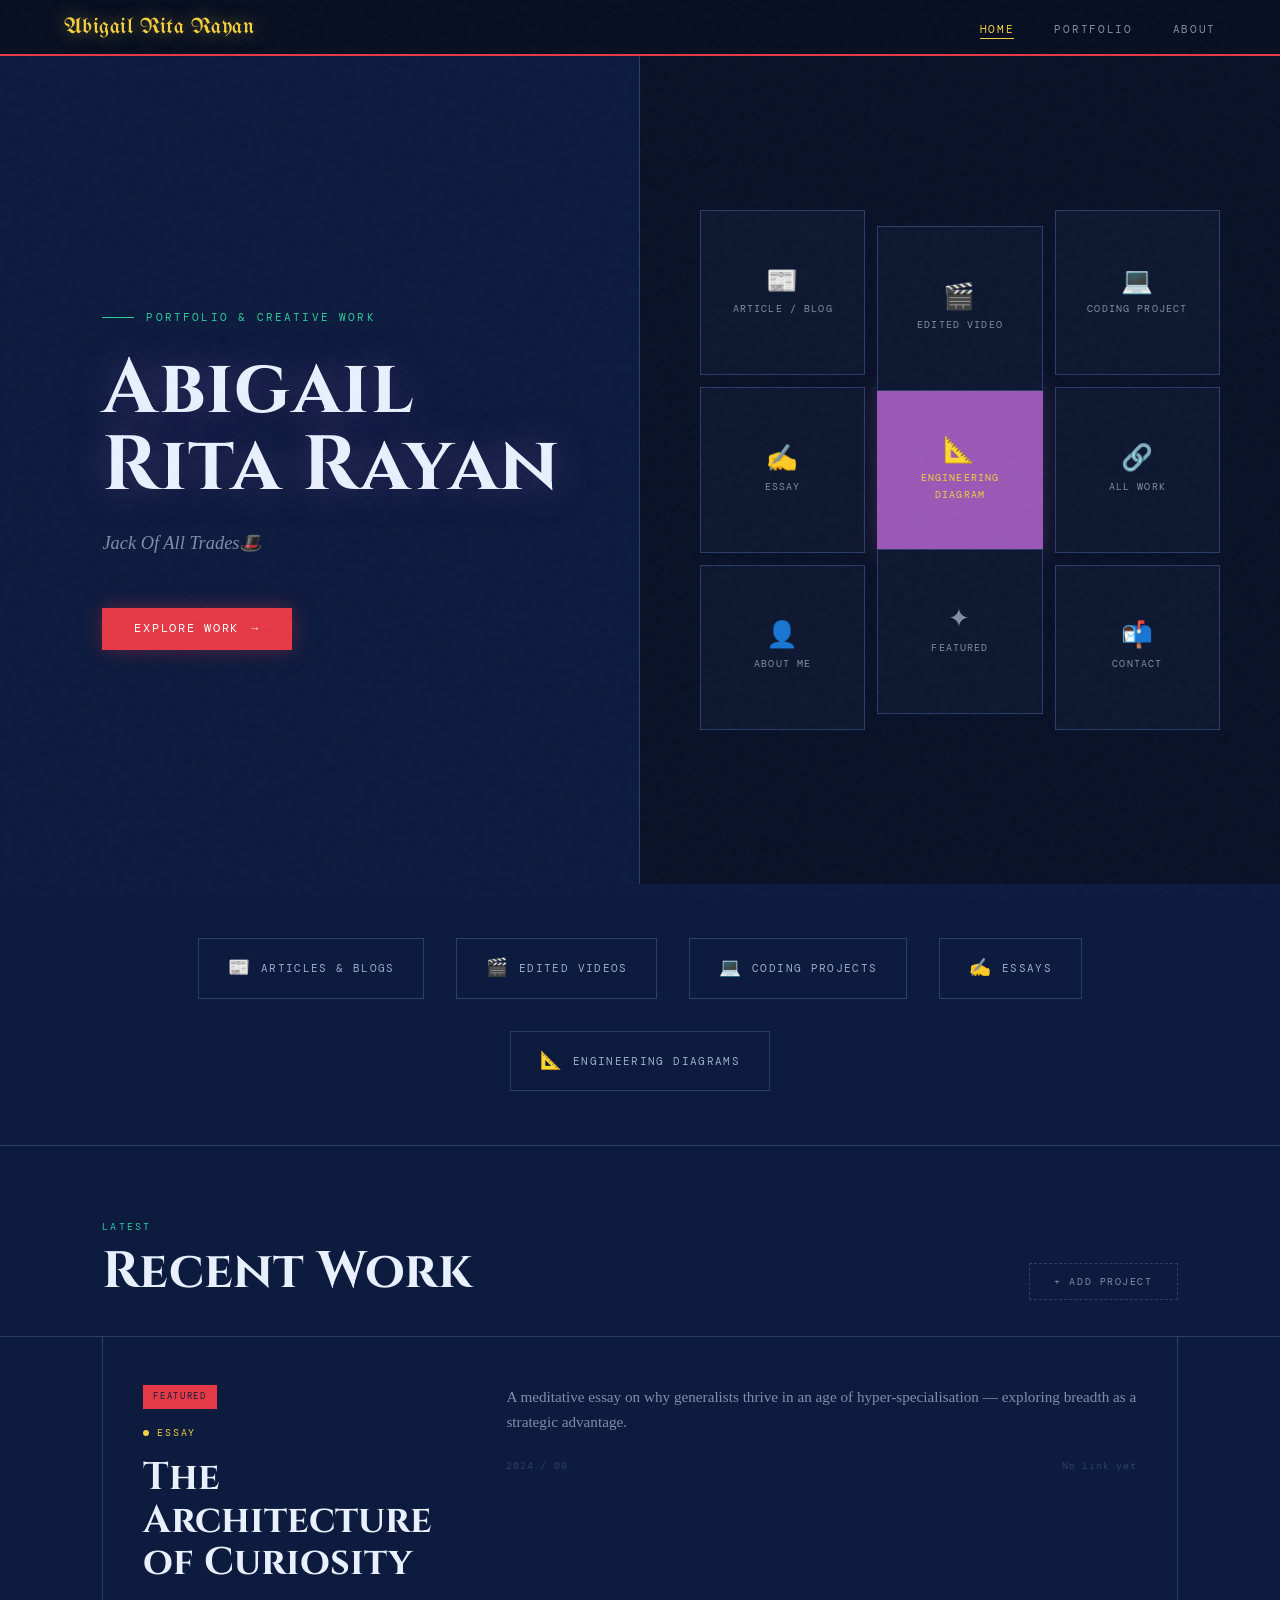
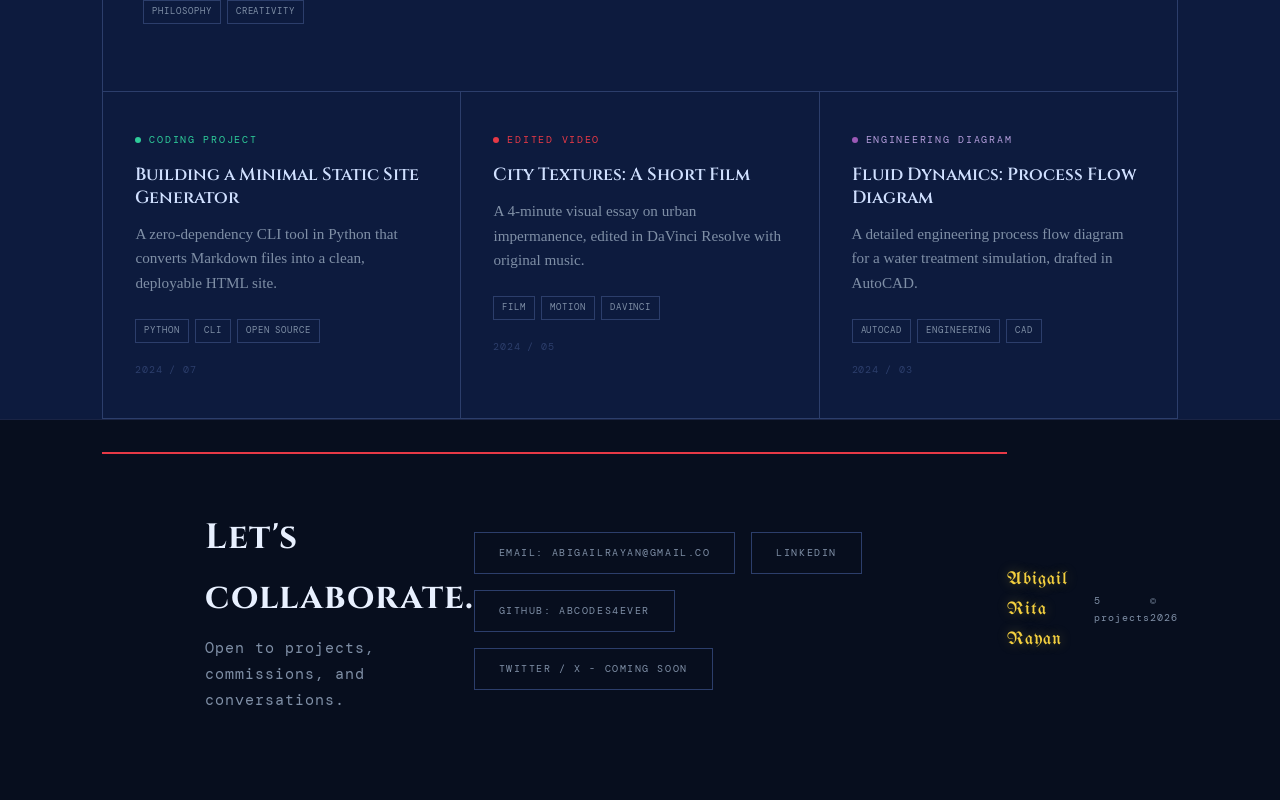
==== commit ae1939f7: "Update contact section with new links and email & added it to the footer of the homepage" ====
--- a/Portfolio.html
+++ b/Portfolio.html
@@ -923,20 +923,19 @@
     </div>
   </section>
 
-  <div class="contact-strip">
-    <div class="contact-left">
-      <h3>Let's collaborate.</h3>
-      <p>Open to projects, commissions, and conversations.</p>
-    </div>
-    <div class="contact-links">
-      <a class="contact-link" href="#">Email</a>
-      <a class="contact-link" href="#">LinkedIn</a>
-      <a class="contact-link" href="#">GitHub</a>
-      <a class="contact-link" href="#">Twitter / X</a>
-    </div>
-  </div>
-
   <footer>
+    <div class="contact-strip">
+      <div class="contact-left">
+        <h3>Let's collaborate.</h3>
+        <p>Open to projects, commissions, and conversations.</p>
+      </div>
+      <div class="contact-links">
+        <a class="contact-link" href="mailto:abigailrayan@gmail.com">Email: abigailrayan@gmail.co</a>
+        <a class="contact-link" href="https://www.linkedin.com/in/abigail-rita-rayan-aa536a3a2?utm_source=share_via&utm_content=profile&utm_medium=member_android">LinkedIn</a>
+        <a class="contact-link" href="https://github.com/Abcodes4ever">GitHub: Abcodes4ever</a>
+        <a class="contact-link" href="#">Twitter / X - Coming Soon </a>
+      </div>
+    </div>
     <span class="footer-logo">Abigail Rita Rayan</span>
     <span id="footer-count-home"></span>
     <span>© <span id="year"></span></span>
@@ -981,12 +980,14 @@
 
   <section class="about-hero">
     <div class="about-left">
-      <h1 class="about-name">Hello,<br>I'm <em>You</em>.</h1>
-      <p class="about-tagline">Writer · Engineer · Filmmaker · Builder</p>
+      <h1 class="about-name">Hello,<br>I'm <em>Abigail Rita Rayan</em>.</h1>
+      <p class="about-tagline">Writer · Engineer · Artist · Builder</p>
       <div class="about-bio">
-        <p>This is your space to tell your story. Replace this placeholder with a few sentences about who you are — your background, what drives you, and what you love to create.</p>
-        <p>Whether you're a multi-disciplinary maker, a curious engineer, or a storyteller who codes, this portfolio is built to hold it all without apology. <em>Jack of all trades, master of curiosity.</em></p>
-        <p>Based wherever you are. Available everywhere.</p>
+        <p>Hey there! I'm a passionate young digital artisan (programmer), who loves to craft functional masterpieces using various programming languages (preferably Python).</p>
+        <p>With aspirations to make the world a better place, I often try my best to come up with ideas that helps people.</p>
+        <p>My background, what drives me, and what I love to create, this portfolio holds it all. <em>Jack of all trades, master of curiosity.</em></p>
+        <p><em>Jack of all trades, master of curiosity.</em></p>
+        <p>Based in Coimbatore. Available everywhere.</p>
       </div>
     </div>
     <div class="about-right">
@@ -1004,7 +1005,7 @@
           <input type="file" id="photo-upload" accept="image/*" style="display:none;"
             onchange="uploadPhoto(event)">
         </div>
-        <div class="avatar-caption">Your Photo Here</div>
+        <div class="avatar-caption">This is me!</div>
       </div>
     </div>
   </section>
@@ -1090,10 +1091,10 @@
       <p>Collaborations, commissions, and conversations welcome.</p>
     </div>
     <div class="contact-links">
-      <a class="contact-link" href="#">Email</a>
-      <a class="contact-link" href="#">LinkedIn</a>
-      <a class="contact-link" href="#">GitHub</a>
-      <a class="contact-link" href="#">Twitter / X</a>
+      <a class="contact-link" href="mailto:abigailrayan@gmail.com">Email: abigailrayan@gmail.co</a>
+      <a class="contact-link" href="https://www.linkedin.com/in/abigail-rita-rayan-aa536a3a2?utm_source=share_via&utm_content=profile&utm_medium=member_android">LinkedIn</a>
+      <a class="contact-link" href="https://github.com/Abcodes4ever">GitHub: Abcodes4ever</a>
+      <a class="contact-link" href="#">Twitter / X - Coming Soon </a>
     </div>
   </div>
 
@@ -1381,4 +1382,4 @@
   updateFooterCounts();
 </script>
 </body>
-</html>+</html>
